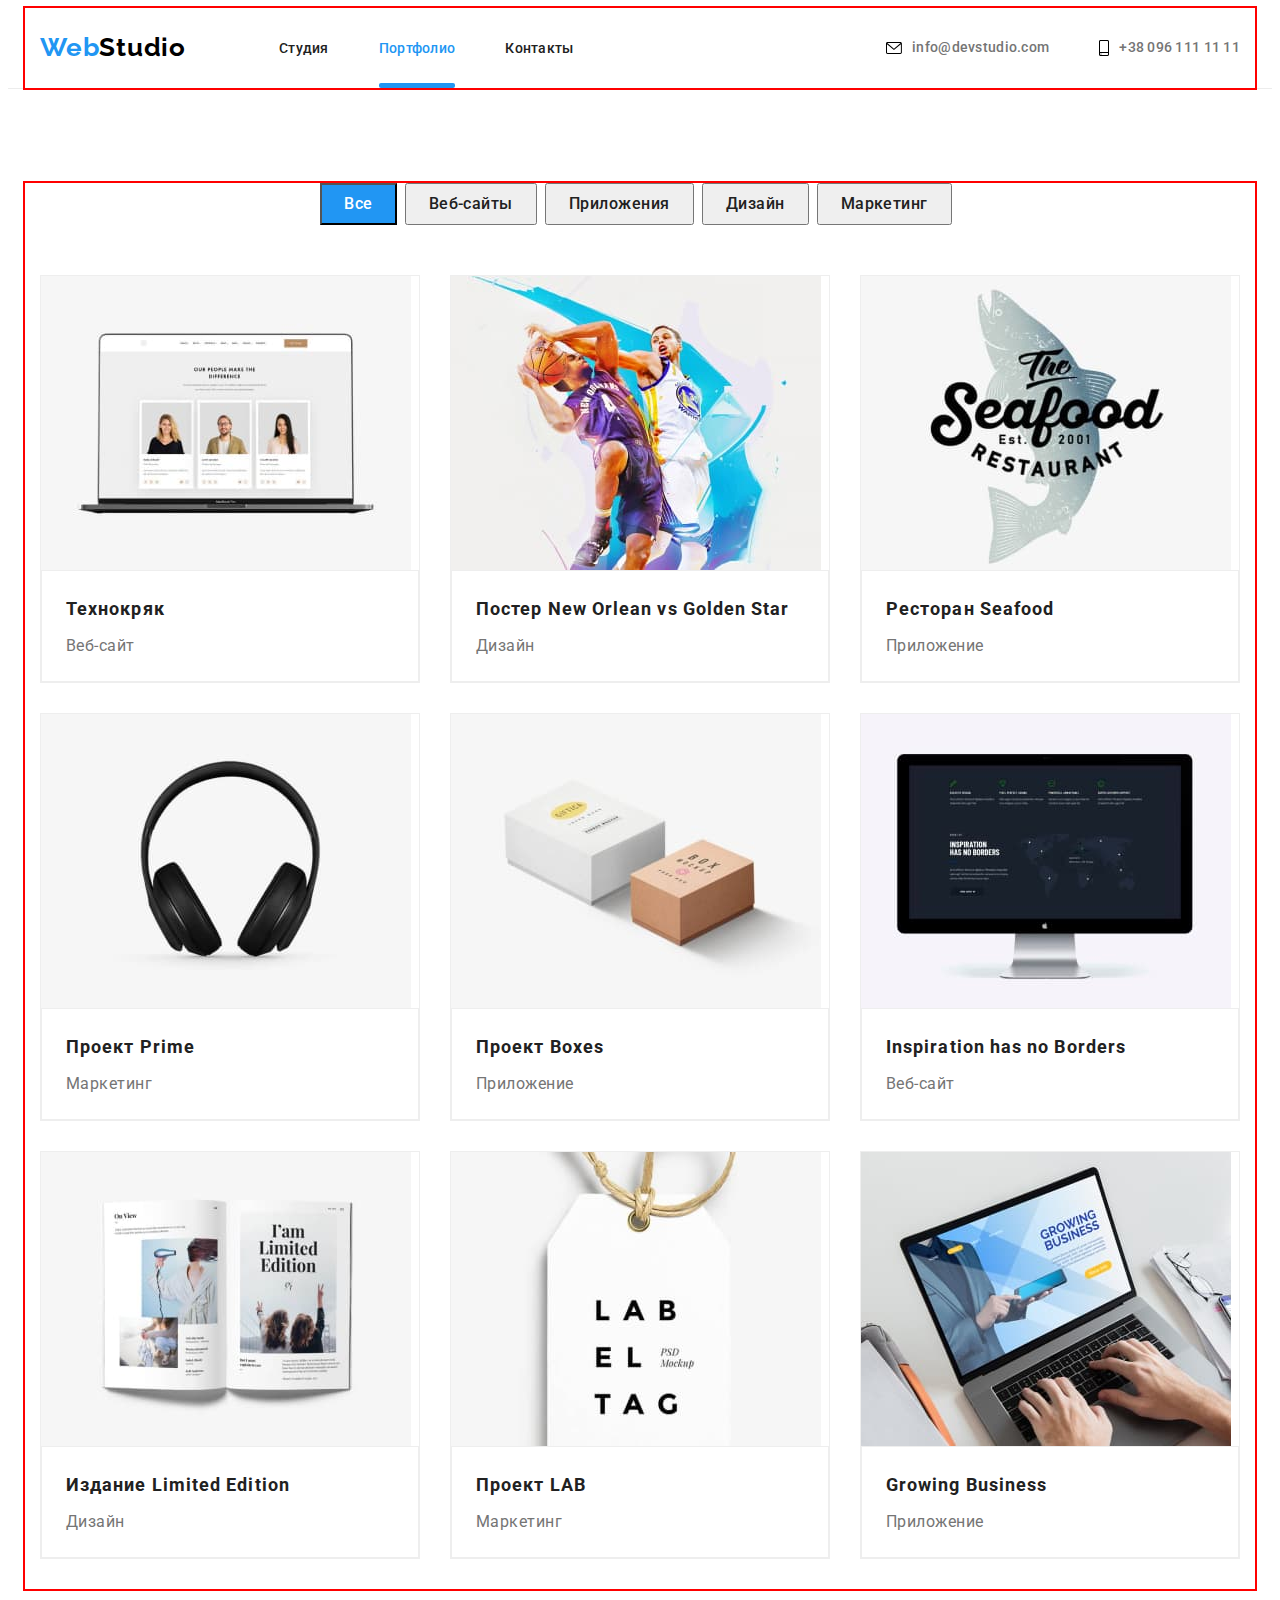
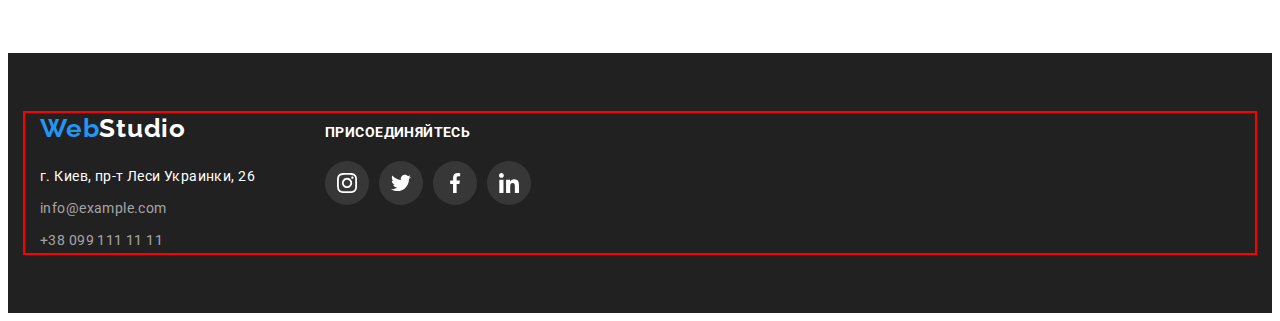
==== portfolio.html @ e0c94b20 "hw6" ====
<!DOCTYPE html>
<html lang="ru">
<head>
    <meta charset="UTF-8">
    <meta http-equiv="X-UA-Compatible" content="IE=edge">
    <meta name="viewport" content="width=device-width, initial-scale=1.0">
    <title>Document</title>
    <link rel="preconnect" href="https://fonts.googleapis.com">
    <link rel="preconnect" href="https://fonts.gstatic.com" crossorigin>
    <link href="https://fonts.googleapis.com/css2?family=Raleway:wght@700&family=Roboto:wght@400;500;700;900&display=swap"
        rel="stylesheet">
        <link rel="stylesheet" href="https://cdnjs.cloudflare.com/ajax/libs/modern-normalize/1.1.0/modern-normalize.min.css"
            integrity="sha512-wpPYUAdjBVSE4KJnH1VR1HeZfpl1ub8YT/NKx4PuQ5NmX2tKuGu6U/JRp5y+Y8XG2tV+wKQpNHVUX03MfMFn9Q=="
            crossorigin="anonymous" referrerpolicy="no-referrer" />
            <link rel="stylesheet" href="css/reset.css">
    <link rel="stylesheet" href="./css/styles.css">
</head>
<body>
    <header class="header-portfolio">
        <div class="container header-portfolio-container">
            <a class="link portfolio-link-logo" href="">Web<span class="header-portfolio-logo">Studio</Span></a>
                <nav class="header-portfolio-nav">
            <ul class="list header-portfolio-list">
                <li class="header-portfolio-item"><a class="link header-portfolio-link" href="./index.html">Студия</a></li>
                <li class="header-portfolio-item"><a class="link header-portfolio-link-current current" href="">Портфолио</a></li>
                <li class="header-portfolio-item"><a class="link header-portfolio-link" href="">Контакты</a></li>
            </ul>
        </nav>
        <ul class="list portfolio-contakts-list">
            <li class="header-portfolio-item"><a class="link header-portfolio-mail href" href="info@devstudio.com">
                <svg class="tel-svg" width="16" height="12">
                    <use href="images/icons.svg.svg#icon-envelope-hover"></use>
                </svg>
                info@devstudio.com</a></li>
            <li class="header-portfolio-item"><a class="link header-portfolio-tel" href="+380961111111">
                <svg class="tel-svg" width="10" height="16">
                    <use href="images/icons.svg.svg#icon-smartphone"></use>
                </svg>
                +38 096 111 11 11</a></li>
        </ul>
        </div>
    </header>
    <main>
    <section class="features-portfolio">
        <div class="container">
        <ul class="list features-portfolio-list-btn">
            <li class="features-portfolio-item-btn"><button type="button" class="features-portfolio-btn-current">Все</button></li>
            <li class="features-portfolio-item-btn"><button type="button" class="features-portfolio-btn">Веб-сайты</button></li>
            <li class="features-portfolio-item-btn"><button type="button" class="features-portfolio-btn">Приложения</button></li>
            <li class="features-portfolio-item-btn"><button type="button" class="features-portfolio-btn">Дизайн</button></li>
            <li class="features-portfolio-item-btn"><button type="button" class="features-portfolio-btn">Маркетинг</button></li>
        </ul>
        <ul class="list features-portfolio-list">
            <li class="features-portfolio-item">
                <div class="features-portfolio-item-wrap">
                <img src="images/img(1).jpg" alt="ноутбук"
                width="370"
                height="294">
                <p class="features-portfolio-img-text">Технокряк это современная площадка распространения коронавируса. Компании используют эту платформу для цифрового
                шпионажа и атак на защищённые сервера конкурентов.</p>
                </div>
                <div class="portfolio-post">
                <h2 class="features-portfolio-item-title">Технокряк</h2> 
                <p class="features-portfolio-item-text">Веб-сайт</p>
                </div>
                </li>
            <li class="features-portfolio-item">
                <div class="features-portfolio-item-wrap">
            <img src="images/img(2).jpg" alt="играют в баскетбол"
            width="370"
            height="294">
            <p class="features-portfolio-img-text">Технокряк это современная площадка распространения коронавируса. Компании
                используют эту платформу для цифрового
                шпионажа и атак на защищённые сервера конкурентов.</p>
                </div>
            <div class="portfolio-post">
            <h2 class="features-portfolio-item-title">Постер New Orlean vs Golden Star</h2>
            <p class="features-portfolio-item-text">Дизайн</p>
            </div>
            </li>
                <li class="features-portfolio-item">
                    <div class="features-portfolio-item-wrap">
                    <img src="images/img(3).jpg" alt="логотип ресторана"
                    width="370"
                    height="294">
                    <p class="features-portfolio-img-text">Технокряк это современная площадка распространения коронавируса. Компании
                        используют эту платформу для цифрового
                        шпионажа и атак на защищённые сервера конкурентов.</p>
                        </div>
                    <div class="portfolio-post">
                    <h2 class="features-portfolio-item-title">Ресторан Seafood</h2>
                    <p class="features-portfolio-item-text">Приложение</p>
                    </div>
                </li>
                <li class="features-portfolio-item">
                    <div class="features-portfolio-item-wrap">
                    <img src="images/img(4).jpg" alt="наушники"
                    width="370"
                    height="294">
                    <p class="features-portfolio-img-text">Технокряк это современная площадка распространения коронавируса. Компании
                        используют эту платформу для цифрового
                        шпионажа и атак на защищённые сервера конкурентов.</p>
                        </div>
                    <div class="portfolio-post">
                    <h2 class="features-portfolio-item-title">Проект Prime</h2>
                    <p class="features-portfolio-item-text">Маркетинг</p>
                    </div>
                </li>
                <li class="features-portfolio-item">
                    <div class="features-portfolio-item-wrap">
                    <img src="images/img(5).jpg" alt="две коробки"
                    width="370"
                    height="294">
                    <p class="features-portfolio-img-text">Технокряк это современная площадка распространения коронавируса. Компании
                        используют эту платформу для цифрового
                        шпионажа и атак на защищённые сервера конкурентов.</p>
                        </div>
                    <div class="portfolio-post">
                    <h2 class="features-portfolio-item-title">Проект Boxes</h2>
                    <p class="features-portfolio-item-text">Приложение</p>
                    </div>
                </li>
                <li class="features-portfolio-item">
                    <div class="features-portfolio-item-wrap">
                    <img src="images/img(6).jpg" alt="монитор"
                    width="370"
                    height="294">
                    <p class="features-portfolio-img-text">Технокряк это современная площадка распространения коронавируса. Компании
                        используют эту платформу для цифрового
                        шпионажа и атак на защищённые сервера конкурентов.</p>
                        </div>
                    <div class="portfolio-post">
                    <h2 class="features-portfolio-item-title" lang="en">Inspiration has no Borders</h2>
                    <p class="features-portfolio-item-text">Веб-сайт</p>
                    </div>
                </li>
                <li class="features-portfolio-item">
                    <div class="features-portfolio-item-wrap">
                    <img src="images/img(7).jpg" alt="книга"
                    width="370"
                    height="294">
                    <p class="features-portfolio-img-text">Технокряк это современная площадка распространения коронавируса. Компании
                        используют эту платформу для цифрового
                        шпионажа и атак на защищённые сервера конкурентов.</p>
                        </div>
                    <div class="portfolio-post">
                    <h2 class="features-portfolio-item-title">Издание Limited Edition</h2>
                    <p class="features-portfolio-item-text">Дизайн</p>
                    </div>
                </li>
                <li class="features-portfolio-item">
                    <div class="features-portfolio-item-wrap">
                    <img src="images/img(8).jpg" alt="лейба"
                    width="370"
                    height="294">
                    <p class="features-portfolio-img-text">Технокряк это современная площадка распространения коронавируса. Компании
                        используют эту платформу для цифрового
                        шпионажа и атак на защищённые сервера конкурентов.</p>
                        </div>
                    <div class="portfolio-post">
                    <h2 class="features-portfolio-item-title">Проект LAB</h2>
                    <p class="features-portfolio-item-text">Маркетинг</p>
                    </div>
                </li>
                <li class="features-portfolio-item">
                    <div class="features-portfolio-item-wrap">
                    <img src="images/img(9).jpg" alt="работает на ноутбуке"
                    width="370"
                    height="294">
                    <p class="features-portfolio-img-text">Технокряк это современная площадка распространения коронавируса. Компании
                        используют эту платформу для цифрового
                        шпионажа и атак на защищённые сервера конкурентов.</p>
                        </div>
                    <div class="portfolio-post">
                    <h2 class="features-portfolio-item-title" lang="en">Growing Business</h2>
                    <p class="features-portfolio-item-text">Приложение</p>
                    </div>
                </li>
        </ul>
        </div>
    </section>
    </main>
    <footer class="footer-portfolio">
        <div class="container footer-portfolio-container">
            <div class="portfolio-contact">
        <a class="link footer-portfolio-link-logo" href="">Web<span class="footer-portfolio-logo">Studio</Span></a>
        <section>
            <address class="footer-portfolio-address">
                <ul class="list footer-list">
                    <li class="footer-portfolio-item"><a class="link footer-portfolio-google-maps" href="https://goo.gl/maps/uiQ3NnRnuoPhhwBC9">г. Киев, пр-т Леси Украинки, 26</a></li>
                    <li class="footer-portfolio-item"><a class="link footer-portfolio-mail" href="info@example.com">info@example.com</a></li>
                    <li class="footer-portfolio-item"><a class="link footer-portfolio-tel" href="+380991111111">+38 099 111 11 11</a></li>
                </ul>
            </address>
        </section>
        </div>
        <div class="portfolio-social-link-box">
            <h3 class="portfolio-social-link-title">присоединяйтесь</h3>
            <ul class="portfolio-social-list list">
                <li class="portfolio-social-list-item">
                    <a href="" class="portfolio-social-link">
                        <svg class="portfolio-link-icon" width="20" height="20">
                            <use href="images/icons.svg.svg#icon-instagram"></use>
                        </svg>
                    </a>
                </li>
                <li class="portfolio-social-list-item">
                    <a href="" class="portfolio-social-link">
                        <svg class="portfolio-link-icon" width="20" height="20">
                            <use href="images/icons.svg.svg#icon-twitter"></use>
                        </svg>
                    </a>
                </li>
                <li class="portfolio-social-list-item">
                    <a href="" class="portfolio-social-link">
                        <svg class="portfolio-link-icon" width="20" height="20">
                            <use href="images/icons.svg.svg#icon-facebook"></use>
                        </svg>
                    </a>
                </li>
                <li class="portfolio-social-list-item">
                    <a href="" class="portfolio-social-link">
                        <svg class="portfolio-link-icon" width="20" height="20">
                            <use href="images/icons.svg.svg#icon-linkedin"></use>
                        </svg>
                    </a>
                </li>
            </ul>
        </div>
        </div>
    </footer>
</body>
</html>
---- css/styles.css ----
:root {
  --first-color: #212121;
  --btn-color: #ffffff;
  --accent-color: #2196f3;
  --title-color: #757575;
  --link-color: #ffffff;
}

body {
  font-family: Roboto, sans-serif;
}

.list {
  list-style: none;
}

.link {
  text-decoration: none;
}

.container {
  width: 1200px;
  padding-left: 15px;
  padding-right: 15px;
  margin: 0 auto;

  outline: 2px solid red;
}

img {
  max-width: 100%;
  display: block;
}

/*--------------------HEADER-------------------*/

.header-logo {
  margin-right: 93px;
  display: inline-block;
}

.header-container {
  display: flex;
  align-items: center;
}

.header-list,
.contakts-list {
  display: flex;
  justify-content: center;
}

.header-item:not(:last-child) {
  margin-right: 50px;
}

.contakts-list {
  margin-left: auto;
}

.header-portfolio {
  border-bottom: 1px solid #ececec;
}

.header-portfolio-logo {
  margin-right: 93px;
}

.header-portfolio-container {
  display: flex;
  align-items: center;
}

.header-portfolio-list,
.portfolio-contakts-list {
  display: flex;
  justify-content: center;
}

.header-portfolio-item:not(:last-child) {
  margin-right: 50px;
}

.portfolio-contakts-list {
  margin-left: auto;
}

.link-logo {
  font-weight: bold;
  font-size: 26px;
  line-height: 1.19;
  /* identical to box height */
  letter-spacing: 0.03em;
  color: #2196f3;
  font-family: Raleway, cursive;
}

.portfolio-link-logo {
  font-weight: bold;
  font-size: 26px;
  line-height: 1.19;
  /* identical to box height */
  letter-spacing: 0.03em;
  color: #2196f3;
  font-family: Raleway, cursive;
  padding-top: 24px;
  padding-bottom: 25px;
}

.header-logo {
  font-weight: bold;
  font-size: 26px;
  line-height: 1.19;
  /* identical to box height */
  letter-spacing: 0.03em;
  color: #000000;
  font-family: Raleway, cursive;
}

.link-logo {
  font-weight: bold;
  font-size: 26px;
  line-height: 1.19;
  /* identical to box height */
  letter-spacing: 0.03em;
  color: #2196f3;
  padding-top: 24px;
  padding-bottom: 25px;
}

.header-portfolio-logo {
  font-weight: bold;
  font-size: 26px;
  line-height: 1.19;
  /* identical to box height */
  letter-spacing: 0.03em;
  color: #000000;
}

/*--------------Site nav------------------*/

.header-link {
  font-weight: 500;
  font-size: 14px;
  line-height: 1.14;
  letter-spacing: 0.02em;
  color: var(--first-color);
  transition: color 250ms cubic-bezier(0.4, 0, 0.2, 1);
}

.header-link:hover,
.header-link:focus {
  font-weight: 500;
  font-size: 14px;
  line-height: 1.14;
  letter-spacing: 0.02em;
  color: var(--accent-color);
}

.header-link-current {
  font-weight: 500;
  font-size: 14px;
  line-height: 1.14;
  letter-spacing: 0.02em;
  color: var(--accent-color);
  position: relative;
}

.current::after {
  content: "";
  width: 100%;
  height: 5px;
  border-radius: 2px;
  position: absolute;
  background-color: var(--accent-color);
  left: 0;
  bottom: -32px;
}

.header-portfolio-link {
  font-weight: 500;
  font-size: 14px;
  line-height: 1.14;
  letter-spacing: 0.02em;
  color: var(--first-color);
  transition: color 250ms cubic-bezier(0.4, 0, 0.2, 1);
}

.header-portfolio-link:hover,
.header-portfolio-link:focus {
  font-weight: 500;
  font-size: 14px;
  line-height: 1.14;
  letter-spacing: 0.02em;
  color: var(--accent-color);
}

.header-portfolio-link-current {
  font-weight: 500;
  font-size: 14px;
  line-height: 1.14;
  letter-spacing: 0.02em;
  color: var(--accent-color);
  position: relative;
}

.tel-svg {
  margin-right: 10px;
  align-items: center;
}

.header-contakts-item {
  margin-left: 30px;
}

.header-mail,
.header-tel {
  display: flex;
  justify-content: center;
  align-items: center;
  font-weight: 500;
  font-size: 14px;
  line-height: 1.14;
  letter-spacing: 0.02em;
  color: #757575;
  transition: color 250ms cubic-bezier(0.4, 0, 0.2, 1),
    fill 250ms cubic-bezier(0.4, 0, 0.2, 1);
}

.header-mail:hover,
.header-mail:focus {
  font-weight: 500;
  font-size: 14px;
  line-height: 1.14;
  letter-spacing: 0.02em;
  color: var(--accent-color);
  fill: var(--accent-color);
}

.header-tel:hover,
.header-tel:focus {
  font-weight: 500;
  font-size: 14px;
  line-height: 1.14;
  letter-spacing: 0.02em;
  color: var(--accent-color);
  fill: var(--accent-color);
}

.header-portfolio-mail,
.header-portfolio-tel {
  display: flex;
  justify-content: center;
  align-items: center;
  font-weight: 500;
  font-size: 14px;
  line-height: 1.14;
  letter-spacing: 0.02em;
  color: #757575;
  transition: color 250ms cubic-bezier(0.4, 0, 0.2, 1),
    fill 250ms cubic-bezier(0.4, 0, 0.2, 1);
}

.header-portfolio-mail:hover,
.header-portfolio-mail:focus {
  font-weight: 500;
  font-size: 14px;
  line-height: 1.14;
  letter-spacing: 0.02em;
  color: var(--accent-color);
  fill: var(--accent-color);
}

.header-portfolio-tel:hover,
.header-portfolio-tel:focus {
  font-weight: 500;
  font-size: 14px;
  line-height: 1.14;
  letter-spacing: 0.02em;
  color: var(--accent-color);
  fill: var(--accent-color);
}

/*-------------------HERO----------------*/

.hero {
  padding-top: 200px;
  padding-bottom: 200px;
  background-color: #2f303a;
  background-image: linear-gradient(
      rgba(49, 47, 58, 0.4),
      rgba(47, 48, 58, 0.4)
    ),
    url(../images/hero-bg.jpg);
  background-repeat: no-repeat;
  background-position: center;
  background-size: cover;
}

.hero-title {
  font-weight: 900;
  font-size: 44px;
  line-height: 1.36;
  /* or 136% */
  text-align: center;
  letter-spacing: 0.06em;
  text-transform: uppercase;
  color: var(--link-color);
  margin-bottom: 30px;
  max-width: 696px;
  text-align: center;
  margin-left: auto;
  margin-right: auto;
}

.hero-btn {
  font-family: inherit;
  background-color: #2196f3;
  font-weight: bold;
  font-size: 16px;
  line-height: 1.87;
  /* identical to box height, or 187% */
  display: flex;
  align-items: center;
  text-align: center;
  letter-spacing: 0.06em;
  color: var(--btn-color);
  padding-top: 10px;
  padding-bottom: 10px;
  padding-right: 32px;
  padding-left: 32px;
  margin-left: auto;
  margin-right: auto;
}

/*----------features--------*/

.features {
  padding-top: 94px;
  padding-bottom: 94px;
  display: flex;
  align-items: center;
}

.features-list {
  display: flex;
}

.features-item::before {
  display: block;
  margin-bottom: 30px;
  content: "";
  height: 120px;
  background-repeat: no-repeat;
  background-position: center;
  background-color: #f5f4fa;
  border-radius: 4px;
}

.features-item:nth-child(1)::before {
  background-image: url("../images/antenna.svg");
}

.features-item:nth-child(2)::before {
  background-image: url("../images/clock.svg");
}

.features-item:nth-child(3)::before {
  background-image: url("../images/diagram.svg");
}

.features-item:nth-child(4)::before {
  background-image: url("../images/astronaut.svg");
}

.features-item:not(:last-child) {
  margin-right: 30px;
}

.features-item .features-title {
  font-weight: bold;
  font-size: 14px;
  line-height: 1.14;
  letter-spacing: 0.03em;
  text-transform: uppercase;
  color: var(--first-color);
  margin-bottom: 10px;
  display: flex;
  align-items: center;
}

.features-after-title {
  font-weight: normal;
  font-size: 14px;
  line-height: 1.71;
  /* or 171% */
  letter-spacing: 0.03em;
  color: var(--title-color);
  max-width: 270px;
}

.features-portfolio {
  padding-top: 94px;
  padding-bottom: 94px;
}

.features-portfolio-list-btn {
  display: flex;
  align-items: center;
  justify-content: center;
  margin-bottom: 50px;
}

.features-portfolio-item-btn {
  margin-right: 8px;
}

.features-portfolio-list {
  display: flex;
  flex-wrap: wrap;
  margin-right: -30px;
  margin-bottom: -30px;
}

.features-portfolio-item {
  width: 370px;
  width: calc(100% / 3 - 30px);
  margin-right: 30px;
  margin-bottom: 30px;
  box-sizing: border-box;
  background: var(--link-color);
  border: 1px solid #eeeeee;
}

.features-portfolio-item-wrap {
  position: relative;
  overflow: hidden;
}

.features-portfolio-item:hover .features-portfolio-img-text {
  transform: translateY(0);
}

.features-portfolio-img-text {
  font-size: 18px;
  line-height: 1.55;
  /* or 156% */
  letter-spacing: 0.03em;
  color: #ffffff;
  position: absolute;
  top: 0;
  left: 0;
  background: rgba(33, 150, 243, 0.9);
  padding: 24px;
  padding-top: 63px;
  padding-bottom: 63px;
  height: 100%;
  transform: translateY(100%);
  transition: transform 250ms cubic-bezier(0.4, 0, 0.2, 1);
  overflow: auto;
}

.features-portfolio-item:hover,
.features-portfolio-item:focus {
  box-shadow: 0px 1px 1px rgba(0, 0, 0, 0.12), 0px 4px 4px rgba(0, 0, 0, 0.06),
    1px 4px 6px rgba(0, 0, 0, 0.16);
}

.portfolio-post {
  padding-top: 20px;
  padding-bottom: 20px;
  padding-right: 24px;
  padding-left: 24px;
  border: 1px solid #eeeeee;
  box-sizing: border-box;
}

.features-portfolio-btn {
  font-family: inherit;
  font-weight: 500;
  font-size: 16px;
  line-height: 1.62;
  /* identical to box height, or 162% */
  text-align: center;
  letter-spacing: 0.03em;
  color: var(--first-color);
  padding-top: 6px;
  padding-bottom: 6px;
  padding-right: 22px;
  padding-left: 22px;
  transition: color 250ms cubic-bezier(0.4, 0, 0.2, 1),
    background-color 250ms cubic-bezier(0.4, 0, 0.2, 1);
}

.features-portfolio-btn:hover,
.features-portfolio-btn:focus {
  background-color: var(--accent-color);
  font-weight: 500;
  font-size: 16px;
  line-height: 1.62;
  /* identical to box height, or 162% */
  text-align: center;
  letter-spacing: 0.03em;
  color: var(--btn-color);
}

.features-portfolio-btn-current {
  font-family: inherit;
  background-color: var(--accent-color);
  font-weight: 500;
  font-size: 16px;
  line-height: 1.62;
  /* identical to box height, or 162% */
  text-align: center;
  letter-spacing: 0.03em;
  color: var(--link-color);
  padding-top: 6px;
  padding-bottom: 6px;
  padding-right: 22px;
  padding-left: 22px;
}

.features-portfolio-item-title {
  font-weight: bold;
  font-size: 18px;
  line-height: 2;
  /* identical to box height, or 200% */
  letter-spacing: 0.06em;
  color: var(--first-color);
  margin-bottom: 4px;
}

.features-portfolio-item-text {
  font-weight: normal;
  font-size: 16px;
  line-height: 1.87;
  /* identical to box height, or 187% */
  letter-spacing: 0.03em;
  color: var(--title-color);
}

/*-----------about-------*/

.about {
  padding-bottom: 94px;
}

.about-list {
  display: flex;
  flex-wrap: wrap;
  margin-left: -30px;
}

.about-item {
  width: calc(100% / 3 - 30px);
  margin-left: 30px;
}

.about-title {
  font-weight: bold;
  font-size: 36px;
  line-height: 1.16;
  text-align: center;
  letter-spacing: 0.03em;
  color: var(--first-color);
  margin-bottom: 50px;
}

.about-item-wrap {
  overflow: hidden;
  position: relative;
}

.about-img-text {
  position: absolute;
  left: 0;
  bottom: 0;
  background-color: rgba(47, 48, 58, 0.8);
  font-weight: bold;
  font-size: 14px;
  line-height: 16px;
  text-align: center;
  letter-spacing: 0.03em;
  text-transform: uppercase;
  color: var(--link-color);
  padding: 27px;
  height: 70px;
  width: 100%;
  transform: 250ms cubic-bezier(0.4, 0, 0.2, 1);
}

/*------------work--------*/

.work {
  padding-top: 94px;
  padding-bottom: 94px;
  background-color: #f5f4fa;
}

.work-list {
  display: flex;
  flex-wrap: wrap;
  margin-left: -30px;
}

.work-item {
  width: calc(100% / 4 - 30px);
  margin-left: 30px;
  box-shadow: 0px 1px 3px rgba(0, 0, 0, 0.12), 0px 1px 1px rgba(0, 0, 0, 0.14),
    0px 2px 1px rgba(0, 0, 0, 0.2);
  border-radius: 0px 0px 4px 4px;
}

.work-profession {
  background-color: #ffffff;
  padding-top: 30px;
  padding-bottom: 30px;
  border: 1px solid #eeeeee;
  box-sizing: border-box;
}

.work-profession-social-list {
  display: flex;
  justify-content: center;
}

.work-profession-social-link {
  width: 44px;
  height: 44px;
  background-color: #ffffff;
  display: flex;
  justify-content: center;
  align-items: center;
  border-radius: 50%;
  margin-left: 10px;
  transition: background-color 250ms cubic-bezier(0.4, 0, 0.2, 1);
}

.work-profession-social-icon {
  fill: #afb1b8;
  transition: fill 250ms cubic-bezier(0.4, 0, 0.2, 1);
}

.work-profession-social-link:hover,
.work-profession-social-link:focus {
  background-color: #2196f3;
}

.work-profession-social-link:hover .work-profession-social-icon,
.work-profession-social-link:focus .work-profession-social-icon {
  fill: #ffffff;
}

.work-title {
  font-weight: bold;
  font-size: 36px;
  line-height: 1.16;
  text-align: center;
  letter-spacing: 0.03em;
  color: var(--first-color);
  margin-bottom: 50px;
}

.work-item-title {
  font-weight: 500;
  font-size: 16px;
  line-height: 1.18;
  /* identical to box height */
  text-align: center;
  letter-spacing: 0.03em;
  color: var(--first-color);
  margin-bottom: 10px;
}

.work-item-text {
  font-weight: normal;
  font-size: 16px;
  line-height: 1.18;
  /* identical to box height */
  text-align: center;
  letter-spacing: 0.03em;
  color: var(--title-color);
  margin-bottom: 16px;
}

/*----------clients---------*/

.clients {
  padding-top: 94px;
  padding-bottom: 94px;
}

.clients-title {
  font-weight: bold;
  font-size: 36px;
  line-height: 1.16;
  text-align: center;
  letter-spacing: 0.03em;
  color: var(--first-color);
  margin-bottom: 50px;
}

.clients-list {
  display: flex;
  justify-content: center;
  margin-left: -30px;
}

.clients-link {
  border: 1px solid #afb1b8;
  width: 170px;
  height: 92px;
  background-color: var(--btn-color);
  display: flex;
  justify-content: center;
  align-items: center;
  border-radius: 4px;
  margin-left: 30px;
  transition: border-color 250ms cubic-bezier(0.4, 0, 0.2, 1);
}

.clients-icon {
  fill: #afb1b8;
  background-repeat: no-repeat;
  background-position: center;
  background-size: cover;
  transition: fill 250ms cubic-bezier(0.4, 0, 0.2, 1);
}

.clients-link:hover,
.clients-link:focus {
  border-color: var(--accent-color);
}

.clients-link:hover .clients-icon,
.clients-link:focus .clients-icon {
  fill: var(--accent-color);
}

/*----------footer-------*/

.footer {
  background-color: #2f303a;
  padding-top: 60px;
  padding-bottom: 60px;
}

.footer-container {
  display: flex;
  align-items: baseline;
}

.footer-link-logo {
  font-weight: bold;
  font-size: 26px;
  line-height: 1.19;
  /* identical to box height */
  letter-spacing: 0.03em;
  color: #2196f3;
  display: block;
  font-family: Raleway, cursive;
  margin-bottom: 20px;
}

.footer-logo {
  font-weight: bold;
  font-size: 26px;
  line-height: 1.19;
  /* identical to box height */
  letter-spacing: 0.03em;
  color: #ffffff;
  margin-bottom: 20px;
}

.footer-address {
  font-style: normal;
}

.footer-list {
  display: inline-block;
  margin-bottom: -9px;
}

.footer-item {
  margin-bottom: 9px;
}

.footer-portfolio-item {
  margin-bottom: 9px;
}

.footer-google-maps {
  font-style: normal;
  font-weight: normal;
  font-size: 14px;
  line-height: 1.71;
  /* or 171% */
  letter-spacing: 0.03em;
  color: var(--link-color);
}

.footer-mail {
  font-style: normal;
  font-weight: normal;
  font-size: 14px;
  line-height: 1.71;
  /* or 171% */
  letter-spacing: 0.03em;
  color: rgba(255, 255, 255, 0.6);
  transition: color 250ms cubic-bezier(0.4, 0, 0.2, 1);
}

.footer-tel {
  font-style: normal;
  font-weight: normal;
  font-size: 14px;
  line-height: 1.71;
  /* or 171% */
  letter-spacing: 0.03em;
  color: rgba(255, 255, 255, 0.6);
  padding-bottom: 60px;
  transition: color 250ms cubic-bezier(0.4, 0, 0.2, 1);
}

.footer-mail:hover,
.footer-mail:focus {
  font-weight: normal;
  font-size: 14px;
  line-height: 1.71;
  /* or 171% */
  letter-spacing: 0.03em;
  color: var(--link-color);
}

.footer-tel:hover:hover,
.footer-tel:focus:focus {
  font-weight: normal;
  font-size: 14px;
  line-height: 1.71;
  /* or 171% */
  letter-spacing: 0.03em;
  color: var(--link-color);
}

.footer-social-link-box {
  margin-left: 70px;
}

.footer-social-link-title {
  font-weight: bold;
  font-size: 14px;
  line-height: 1.14;
  letter-spacing: 0.03em;
  text-transform: uppercase;
  margin-bottom: 20px;
  color: var(--link-color);
}

.footer-social-list {
  display: flex;
  justify-content: center;
  margin-top: 16px;
}

.footer-social-list-item:not(:first-child) {
  margin-left: 10px;
}

.footer-social-link {
  width: 44px;
  height: 44px;
  background-color: rgba(255, 255, 255, 0.1);
  display: flex;
  justify-content: center;
  align-items: center;
  border-radius: 50%;
  transition: background-color 250ms cubic-bezier(0.4, 0, 0.2, 1);
}

.footer-link-icon {
  fill: var(--btn-color);
}

.footer-social-link:hover,
.footer-social-link:focus {
  background-color: var(--accent-color);
}

.footer-portfolio {
  padding-top: 60px;
  padding-bottom: 60px;
  background-color: #212121;
}

.footer-portfolio-link-logo {
  font-weight: bold;
  font-size: 26px;
  line-height: 1.19;
  /* identical to box height */
  letter-spacing: 0.03em;
  color: var(--accent-color);
  display: block;
  font-family: Raleway, cursive;
  margin-bottom: 20px;
}

.footer-portfolio-logo {
  font-weight: bold;
  font-size: 26px;
  line-height: 1.19;
  /* identical to box height */
  letter-spacing: 0.03em;
  color: var(--link-color);
  margin-bottom: 20px;
}

.footer-portfolio-google-maps {
  font-style: normal;
  font-weight: normal;
  font-size: 14px;
  line-height: 24px;
  /* or 171% */
  letter-spacing: 0.03em;
  color: var(--link-color);
  margin-bottom: 9px;
}

.footer-portfolio-mail {
  font-style: normal;
  font-weight: normal;
  font-size: 14px;
  line-height: 1.71;
  /* or 171% */
  letter-spacing: 0.03em;
  color: rgba(255, 255, 255, 0.6);
  margin-bottom: 9px;
  transition: color 250ms cubic-bezier(0.4, 0, 0.2, 1);
}

.footer-portfolio-tel {
  font-style: normal;
  font-weight: normal;
  font-size: 14px;
  line-height: 1.71;
  /* or 171% */
  letter-spacing: 0.03em;
  color: rgba(255, 255, 255, 0.6);
  transition: color 250ms cubic-bezier(0.4, 0, 0.2, 1);
}

.footer-portfolio-mail:hover,
.footer-portfolio-mail:focus {
  font-weight: normal;
  font-size: 14px;
  line-height: 1.71;
  /* or 171% */
  letter-spacing: 0.03em;
  color: var(--link-color);
}

.footer-portfolio-tel:hover,
.footer-portfolio-tel:focus {
  font-weight: normal;
  font-size: 14px;
  line-height: 1.71;
  /* or 171% */
  letter-spacing: 0.03em;
  color: var(--link-color);
}

.footer-portfolio-container {
  display: flex;
  align-items: baseline;
}

.portfolio-social-link-box {
  margin-left: 70px;
}

.portfolio-social-link-title {
  font-weight: bold;
  font-size: 14px;
  line-height: 1.14;
  letter-spacing: 0.03em;
  text-transform: uppercase;
  margin-bottom: 20px;
  color: var(--link-color);
}

.portfolio-social-list {
  display: flex;
  justify-content: center;
  margin-top: 16px;
}

.portfolio-social-list-item:not(:first-child) {
  margin-left: 10px;
}

.portfolio-social-link {
  width: 44px;
  height: 44px;
  background-color: rgba(255, 255, 255, 0.1);
  display: flex;
  justify-content: center;
  align-items: center;
  border-radius: 50%;
  transition: background-color 250ms cubic-bezier(0.4, 0, 0.2, 1);
}

.portfolio-link-icon {
  fill: var(--btn-color);
}

.portfolio-social-link:hover,
.portfolio-social-link:focus {
  background-color: var(--accent-color);
}

/*-----------modal----------*/

.backdrop {
  position: fixed;
  top: 0;
  width: 100%;
  height: 100%;
  background-color: rgba(0, 0, 0, 0.2);
  transition: opasity 500ms, visibility 500ms;
}

.modal {
  width: 528px;
  height: 581px;
  background-color: var(--link-color);
  box-shadow: 0px 1px 3px rgba(0, 0, 0, 0.12), 0px 1px 1px rgba(0, 0, 0, 0.14),
    0px 2px 1px rgba(0, 0, 0, 0.2);
  border-radius: 4px;
  position: absolute;
  top: 50%;
  left: 50%;
  transform: translate(-50%, -50%);
}

.modal-close {
  width: 30px;
  height: 30px;
  border-radius: 50%;
  background-color: var(--btn-color);
  border: 1px solid rgba(0, 0, 0, 0.1);
  position: absolute;
  top: 8px;
  left: 490px;
  display: flex;
  align-items: center;
  justify-content: center;
}

.modal-close-icon {
  position: absolute;
  color: #000000;
}

.is-hidden {
  opacity: 0;
  pointer-events: none;
  visibility: hidden;
}
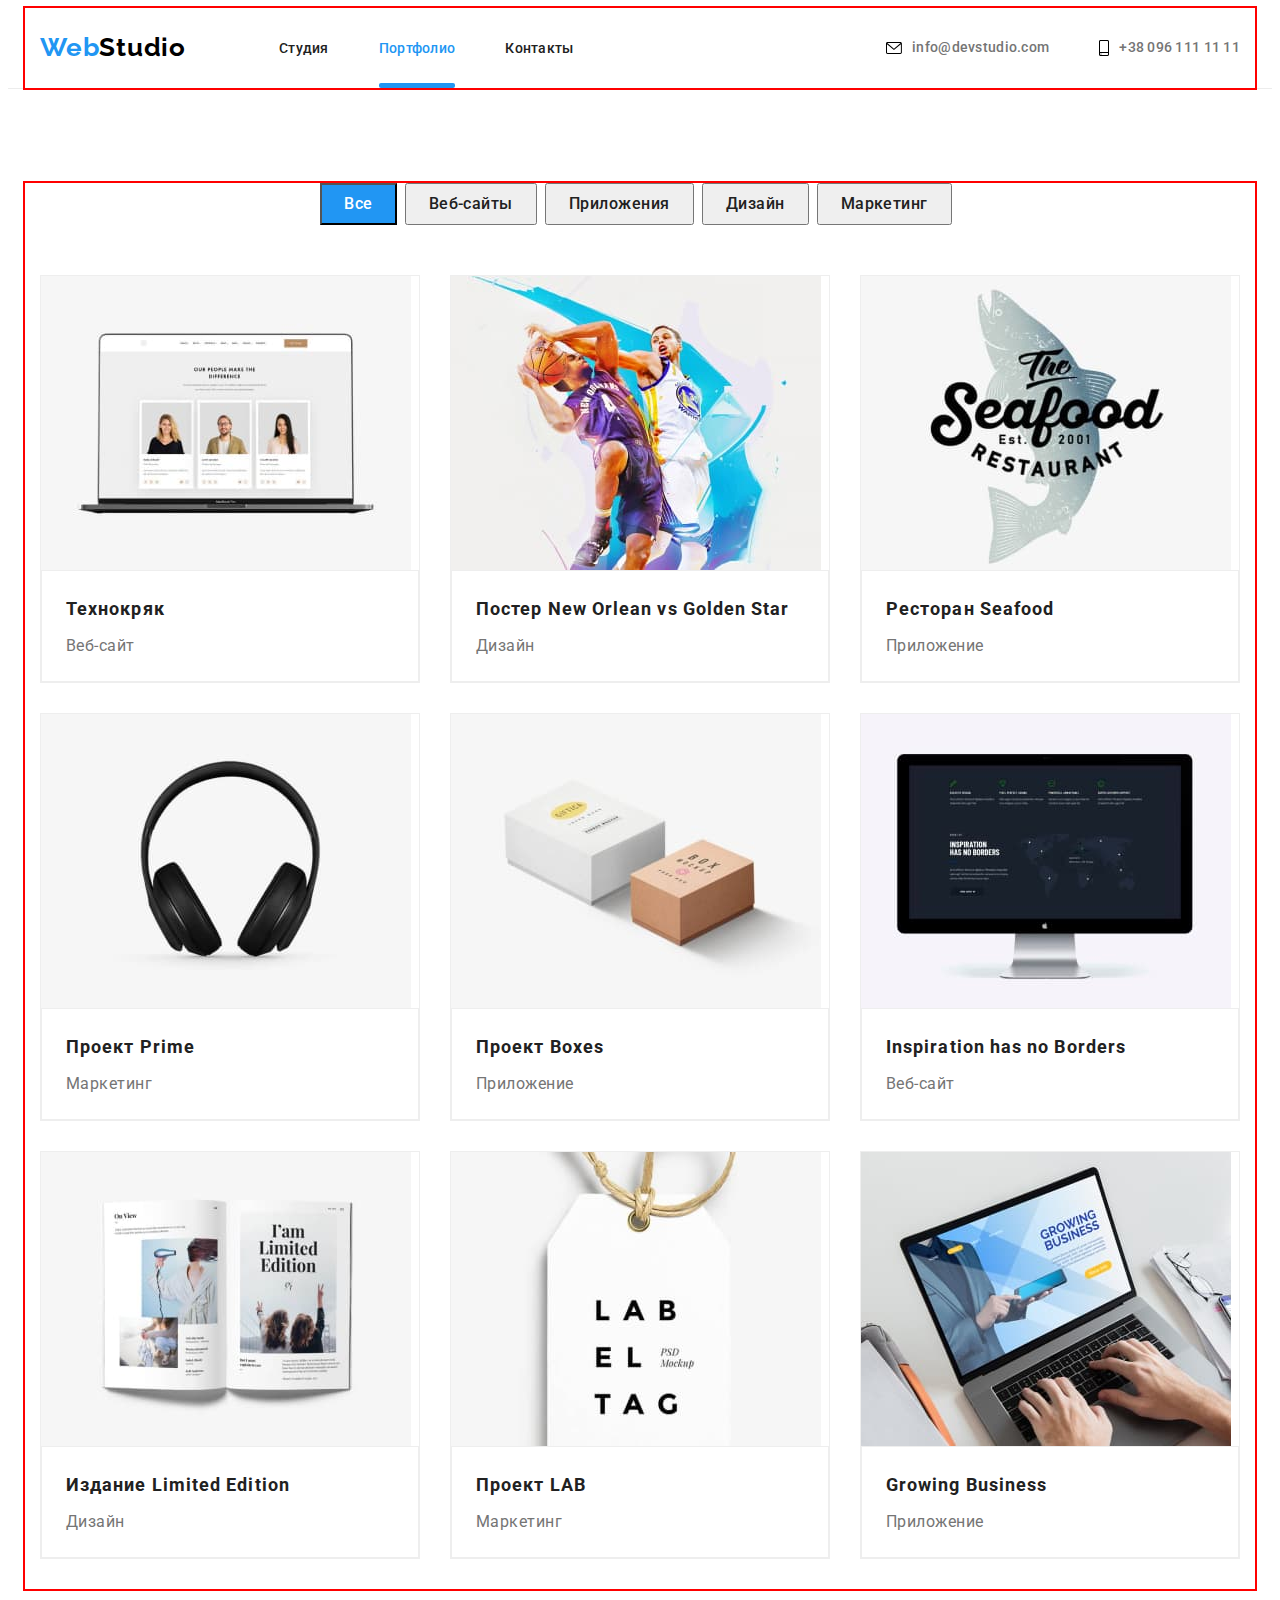
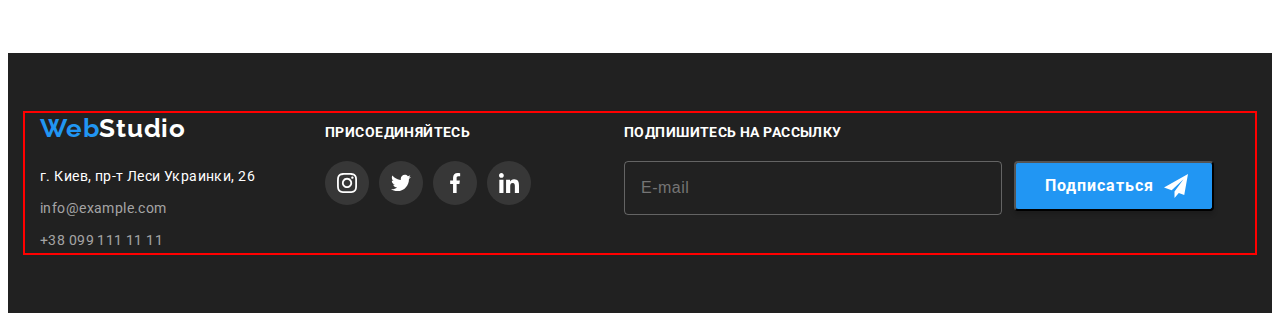
==== commit d928c231: "hw6" ====
--- a/portfolio.html
+++ b/portfolio.html
@@ -227,6 +227,19 @@
                 </li>
             </ul>
         </div>
+        <div class="connect-wrap">
+            <h3 class="connect-title">Подпишитесь на рассылку</h3>
+            <form action="#" class="connect-form">
+                <input type="text" placeholder="E-mail" name="connect-name" class="connect-input">
+                <button type="button" class="connect-btn connect-btn-text">Подписаться
+                    <a href="" class="connect-btn-icon">
+                        <svg class="connect-icon" width="24" height="24">
+                            <use href="./images/icons.svg.svg#icon-btn-send"></use>
+                        </svg>
+                    </a>
+                </button>
+            </form>
+        </div>
         </div>
     </footer>
 </body>
--- a/css/styles.css
+++ b/css/styles.css
@@ -886,6 +886,85 @@
   background-color: var(--accent-color);
 }
 
+/*----------------connect----------*/
+
+.connect-title {
+  font-weight: bold;
+  font-size: 14px;
+  line-height: 1.14;
+  letter-spacing: 0.03em;
+  text-transform: uppercase;
+  color: var(--link-color);
+  margin-bottom: 20px;
+  margin-left: 93px;
+}
+
+.connect-form {
+  display: flex;
+  justify-content: space-between;
+}
+
+.connect-input,
+.connect-text {
+  padding-left: 16px;
+  font-size: 16px;
+  line-height: 1.25;
+  /* identical to box height, or 125% */
+  display: flex;
+  align-items: center;
+  letter-spacing: 0.03em;
+  color: rgba(255, 255, 255, 0.6);
+  border-radius: 4px;
+  border: 1px solid rgba(255, 255, 255, 0.3);
+  background-color: transparent;
+}
+
+.connect-input ::placeholder,
+.connect-text {
+  text-transform: lowercase;
+}
+
+.connect-input {
+  width: 358px;
+  height: 50px;
+  margin-left: 93px;
+  outline: none;
+  transition: border-color 250ms cubic-bezier(0.4, 0, 0.2, 1);
+}
+
+.connect-input:focus {
+  border-color: var(--accent-color);
+}
+
+.connect-btn {
+  font-family: inherit;
+  min-width: 200px;
+  height: 50px;
+  margin-left: 12px;
+  background: #2196f3;
+  box-shadow: 0px 4px 4px rgba(0, 0, 0, 0.15);
+  border-radius: 4px;
+}
+
+.connect-btn-text {
+  font-family: inherit;
+  font-weight: bold;
+  font-size: 16px;
+  line-height: 1.87;
+  /* identical to box height, or 187% */
+  display: flex;
+  align-items: center;
+  text-align: center;
+  letter-spacing: 0.06em;
+  color: var(--btn-color);
+  padding-left: 29px;
+}
+
+.connect-btn-icon {
+  display: flex;
+  padding-left: 10px;
+}
+
 .footer-portfolio {
   padding-top: 60px;
   padding-bottom: 60px;
@@ -1039,6 +1118,7 @@
   top: 50%;
   left: 50%;
   transform: translate(-50%, -50%);
+  padding: 40px;
 }
 
 .modal-close {
@@ -1058,6 +1138,11 @@
 .modal-close-icon {
   position: absolute;
   color: #000000;
+  transition: fill 250ms cubic-bezier(0.4, 0, 0.2, 1);
+}
+
+.modal-close-icon:hover {
+  fill: var(--accent-color);
 }
 
 .is-hidden {
@@ -1065,3 +1150,126 @@
   pointer-events: none;
   visibility: hidden;
 }
+
+.modal-title {
+  font-weight: bold;
+  font-size: 20px;
+  line-height: 1.15;
+  text-align: center;
+  letter-spacing: 0.03em;
+  color: #212121;
+  margin-bottom: 12px;
+}
+
+.form-field {
+  margin-bottom: 10px;
+}
+
+.input-wrap {
+  position: relative;
+}
+
+.input-icon {
+  position: absolute;
+  left: 12px;
+  margin-top: 11px;
+  transition: fill 250ms cubic-bezier(0.4, 0, 0.2, 1);
+}
+
+.form-input {
+  width: 100%;
+  height: 40px;
+  border: 1px solid rgba(33, 33, 33, 0.2);
+  box-sizing: border-box;
+  border-radius: 4px;
+  padding-left: 42px;
+  outline: none;
+  transition: border-color 250ms cubic-bezier(0.4, 0, 0.2, 1);
+}
+
+.form-input:focus {
+  border-color: var(--accent-color);
+}
+
+.form-input:focus + .input-icon {
+  fill: var(--accent-color);
+}
+
+.input-text {
+  font-weight: normal;
+  font-size: 12px;
+  line-height: 1.16;
+  /* identical to box height */
+  letter-spacing: 0.01em;
+  display: block;
+  color: #757575;
+  margin-bottom: 4px;
+}
+
+.form-text {
+  width: 448px;
+  height: 120px;
+  border: 1px solid rgba(33, 33, 33, 0.2);
+  border-radius: 4px;
+  resize: none;
+  outline: none;
+  transition: border-color 250ms cubic-bezier(0.4, 0, 0.2, 1);
+}
+
+.form-text:focus {
+  border-color: var(--accent-color);
+}
+
+.form-text::placeholder {
+  font-weight: normal;
+  font-size: 14px;
+  line-height: 1.14;
+  letter-spacing: 0.01em;
+  color: rgba(117, 117, 117, 0.5);
+}
+
+.form-text {
+  padding: 12px 16px 12px 16px;
+}
+
+.form-field-policy {
+  display: flex;
+  margin-top: 20px;
+  margin-bottom: 30px;
+}
+
+.check-text {
+  font-size: 14px;
+  line-height: 1.71;
+  /* identical to box height, or 171% */
+  letter-spacing: 0.03em;
+  color: #757575;
+  display: flex;
+  align-items: center;
+  cursor: pointer;
+}
+
+.check-text::before {
+  content: "";
+  width: 16px;
+  height: 15px;
+  border: 0.2px solid #000000;
+  border-radius: 2px;
+  margin-right: 7px;
+}
+
+.policy-link {
+  color: var(--accent-color);
+}
+
+.policy-check:checked + .check-text::before {
+  border: none;
+  background-image: url(../images/icon-check.svg);
+  background-repeat: no-repeat;
+  background-position: center;
+  background-size: cover;
+}
+
+.policy-check {
+  visibility: hidden;
+}
